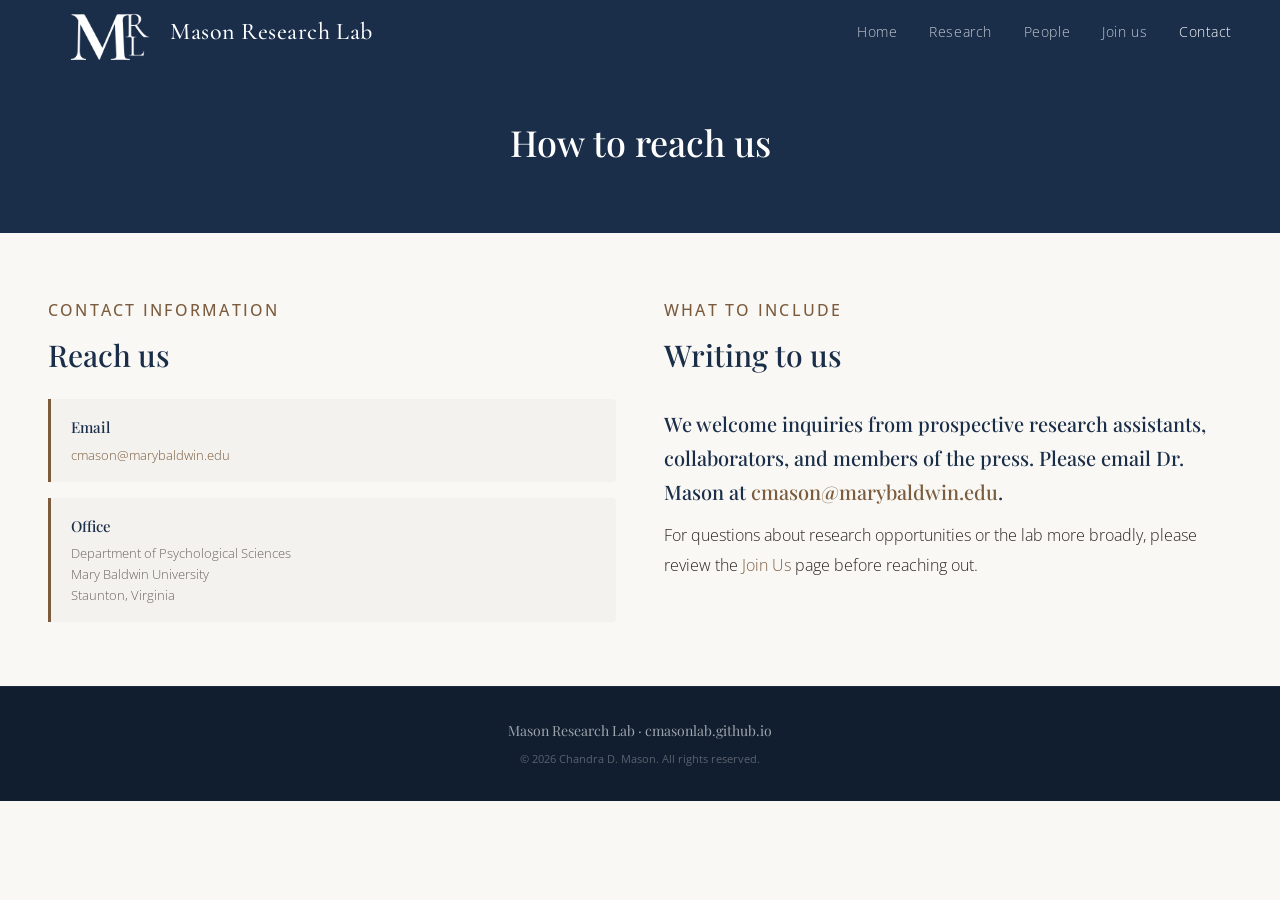
==== contact.html @ c22ddf39 "updated reaching out" ====
<!DOCTYPE html>
<html lang="en">
<head>
  <meta charset="UTF-8">
  <meta name="viewport" content="width=device-width, initial-scale=1.0">
  <title>Contact | Mason Research Lab</title>
  <meta name="description" content="Contact the Mason Research Lab.">
  <link href="https://fonts.googleapis.com/css2?family=Cormorant+Garamond:wght@400;500;600&display=swap" rel="stylesheet">
  <link rel="stylesheet" href="style.css">
</head>
<body>

  <nav>
 <a href="index.html" class="nav-brand" style="display:flex;align-items:center;gap:0.75rem;font-family:'Cormorant Garamond',serif;">
  <img src="logo.png" alt="Mason Research Lab" style="height:80px;">
  Mason Research Lab
</a>
    <ul class="nav-links">
      <li><a href="index.html">Home</a></li>
      <li><a href="research.html">Research</a></li>
      <li><a href="people.html">People</a></li>
      <li><a href="join.html">Join us</a></li>
      <li><a href="contact.html" class="active">Contact</a></li>
    </ul>
  </nav>

  <div class="page-header">
   <div class="page-header-content" style="text-align:center;">
      <h1>How to reach us</h1>
</div>
  </div>

  <!-- ============================================================
       CONTACT INFORMATION
       Edit the details below with your actual contact info.
       ============================================================ -->
  <div class="section">
    <div class="contact-grid">
      <div class="contact-info">
        <div class="section-label">Contact information</div>
        <h2>Reach us</h2>

        <div style="margin-top:1.5rem;display:flex;flex-direction:column;gap:1rem;">

          <div class="pillar">
            <div class="pillar-title">Email</div>
            <!-- EDIT: Replace with your work email address -->
            <div class="pillar-desc"><a href="mailto:cmason@marybaldwin.edu">cmason@marybaldwin.edu</a></div>
          </div>

          <div class="pillar">
            <div class="pillar-title">Office</div>
            <!-- EDIT: Replace with your office location -->
            <div class="pillar-desc">
              Department of Psychological Sciences<br>
              Mary Baldwin University<br>
              Staunton, Virginia
            </div>
          </div>


        </div>
      </div>

      <div>
        <div class="section-label">What to include</div>
        <h2>Writing to us</h2>
        <div class="content-block" style="margin-top:1rem;">

          <h3>We welcome inquiries from prospective research assistants, collaborators, and members of the press. Please email Dr. Mason at <a href="mailto:cmason@marybaldwin.edu">cmason@marybaldwin.edu</a>.</h3>
           <p>For questions about research opportunities or the lab more broadly, please review the <a href="join.html">Join Us</a> page before reaching out.</p>



        </div>
      </div>
    </div>
  </div>
  <footer>
  <div class="footer-brand">Mason Research Lab · cmasonlab.github.io</div>
  <div style="font-size:11px;color:rgba(255,255,255,0.3);">© 2026 Chandra D. Mason. All rights reserved.</div>
</footer>
</body>
</html>
---- style.css ----
/* ============================================================
   MASON RESEARCH LAB — Main Stylesheet
   
   TO CHANGE COLORS: Edit the values in the :root section below.
   TO CHANGE FONTS: Edit the @import line and font-family values.
   ============================================================ */

@import url('https://fonts.googleapis.com/css2?family=Playfair+Display:wght@400;500;600&family=Open+Sans:ital,wght@0,300;0,400;0,500;1,300&display=swap');

* {
  box-sizing: border-box;
  margin: 0;
  padding: 0;
}

/* ============================================================
   COLOR VARIABLES — Edit these to change the site's colors
   ============================================================ */
:root {
  --navy: #1a2e4a;           /* Primary dark color — nav, hero, headings */
  --navy-light: #243d5f;     /* Slightly lighter navy — card backgrounds */
  --navy-dark: #111e30;      /* Darkest navy — team section, footer */
  --brown: #7c5c3e;          /* Accent color — buttons, borders, labels */
  --brown-light: #9e7a57;    /* Light accent — hover states, eyebrow text */
  --gray-bg: #f4f2ef;        /* Light gray — section backgrounds */
  --cream: #faf8f4;          /* Off-white — page background, cards */
  --gray-mid: #e8e4de;       /* Mid gray — borders, dividers */
  --gray-text: #6b6560;      /* Muted text color */
  --text-dark: #2a2420;      /* Main body text color */
}

/* ============================================================
   BASE STYLES
   ============================================================ */
body {
  font-family: 'Open Sans', sans-serif;
  background: var(--cream);
  color: var(--text-dark);
  line-height: 1.7;
}

a {
  color: var(--brown);
  text-decoration: none;
}

a:hover {
  text-decoration: underline;
}

/* ============================================================
   NAVIGATION
   ============================================================ */
nav {
  background: var(--navy);
  padding: 0 3rem;
  display: flex;
  align-items: center;
  justify-content: space-between;
  height: 64px;
  position: sticky;
  top: 0;
  z-index: 100;
}

.nav-brand {
  font-family: 'Playfair Display', serif;
  color: #fff;
  font-size: 24px;
  font-weight: 500;
  letter-spacing: 0.02em;
  text-decoration: none;
}

.nav-links {
  display: flex;
  gap: 2rem;
  list-style: none;
}

.nav-links a {
  color: rgba(255, 255, 255, 0.75);
  text-decoration: none;
  font-size: 14px;
  font-weight: 300;
  letter-spacing: 0.04em;
  transition: color 0.2s;
}

.nav-links a:hover,
.nav-links a.active {
  color: #fff;
}

/* ============================================================
   HERO SECTION
   ============================================================ */
.hero {
  background: var(--navy);
  padding: 5rem 3rem 4rem;
  position: relative;
  overflow: hidden;
}


.hero-content {
  position: relative;
  max-width: 100%;
}

.hero-eyebrow {
  font-size: 12px;
  letter-spacing: 0.12em;
  color: var(--brown-light);
  text-transform: uppercase;
  font-weight: 300;
  margin-bottom: 1rem;
}

.hero h1 {
  font-family: 'Playfair Display', serif;
  font-size: 48px;
  font-weight: 500;
  color: #fff;
  line-height: 1.15;
  margin-bottom: 1.5rem;
}

.hero h1 em {
  font-style: italic;
  color: var(--brown-light);
}

.hero-desc {
  font-size: 17px;
  font-weight: 300;
  color: rgba(255, 255, 255, 0.75);
  line-height: 1.8;
  max-width: 520px;
  margin-bottom: 2rem;
}

/* ============================================================
   BUTTONS
   ============================================================ */
.btn {
  display: inline-block;
  background: var(--brown);
  color: #fff;
  text-decoration: none;
  padding: 0.75rem 1.75rem;
  font-size: 14px;
  font-weight: 300;
  letter-spacing: 0.06em;
  border-radius: 2px;
  transition: background 0.2s;
}

.btn:hover {
  background: var(--brown-light);
  text-decoration: none;
}

.btn-outline {
  background: transparent;
  border: 1px solid var(--brown);
  color: var(--brown);
}

.btn-outline:hover {
  background: var(--brown);
  color: #fff;
}

/* ============================================================
   SECTIONS
   ============================================================ */
.section {
  padding: 4rem 3rem;
}

.section-alt {
  background: var(--gray-bg);
}

.section-dark {
  background: var(--navy-dark);
}

.section-label {
  font-size: 16px;
  letter-spacing: 0.14em;
  text-transform: uppercase;
  color: var(--brown);
  font-weight: 500;
  margin-bottom: 0.75rem;
}

.section-dark .section-label {
  color: var(--brown-light);
}

.section h2 {
  font-family: 'Playfair Display', serif;
  font-size: 30px;
  font-weight: 500;
  color: var(--navy);
  margin-bottom: 1.25rem;
  line-height: 1.3;
}

.section-dark h2 {
  color: #fff;
}

/* ============================================================
   PAGE HEADER (interior pages)
   ============================================================ */
.page-header {
  background: var(--navy);
  padding: 3rem;
  position: relative;
  overflow: hidden;
}


.page-header-content {
  position: relative;
}

.page-header h1 {
  font-family: 'Playfair Display', serif;
  font-size: 36px;
  font-weight: 500;
  color: #fff;
  margin-bottom: 0.75rem;
}

.page-header p {
  font-size: 16px;
  font-weight: 300;
  color: rgba(255, 255, 255, 0.7);
  max-width: 560px;
  line-height: 1.8;
}

/* ============================================================
   ABOUT SECTION (homepage)
   ============================================================ */
.about-grid {
  display: grid;
  grid-template-columns: 1fr 1fr;
  gap: 3rem;
  align-items: start;
}

.about-text {
  font-size: 16px;
  font-weight: 300;
  line-height: 1.85;
  color: var(--text-dark);
}

.about-text p {
  margin-bottom: 1rem;
}

.pillars {
  display: flex;
  flex-direction: column;
  gap: 1rem;
}

.pillar {
  background: var(--gray-bg);
  border-left: 3px solid var(--brown);
  padding: 1rem 1.25rem;
  border-radius: 0 4px 4px 0;
}

.pillar-title {
  font-family: 'Playfair Display', serif;
  font-size: 15px;
  font-weight: 500;
  color: var(--navy);
  margin-bottom: 0.25rem;
}

.pillar-desc {
  font-size: 13px;
  font-weight: 300;
  color: var(--gray-text);
  line-height: 1.6;
}

/* ============================================================
   RESEARCH SECTION
   ============================================================ */
.research-theme {
  background: var(--navy);
  border-radius: 4px;
  padding: 1.5rem 2rem;
  margin-bottom: 2rem;
  display: flex;
  align-items: flex-start;
  gap: 1.5rem;
}

.research-theme-label {
  font-size: 10px;
  letter-spacing: 0.14em;
  text-transform: uppercase;
  color: var(--brown-light);
  font-weight: 300;
  white-space: nowrap;
  padding-top: 3px;
}

.research-theme-text {
  font-family: 'Playfair Display', serif;
  font-size: 17px;
  font-weight: 400;
  color: #fff;
  line-height: 1.5;
  font-style: italic;
}

.research-grid {
  display: grid;
  grid-template-columns: repeat(3, 1fr);
  gap: 1.5rem;
}

.research-card {
  background: var(--cream);
  border: 0.5px solid var(--gray-mid);
  border-radius: 4px;
  padding: 1.5rem;
  position: relative;
}

.research-card.emerging::after {
  content: 'Emerging';
  position: absolute;
  top: 1rem;
  right: 1rem;
  font-size: 10px;
  letter-spacing: 0.08em;
  text-transform: uppercase;
  background: var(--gray-bg);
  color: var(--brown);
  padding: 3px 8px;
  border-radius: 2px;
  font-weight: 300;
}

.research-card-num {
  font-family: 'Playfair Display', serif;
  font-size: 36px;
  font-weight: 400;
  color: var(--gray-mid);
  line-height: 1;
  margin-bottom: 0.75rem;
}

.research-card h3 {
  font-family: 'Playfair Display', serif;
  font-size: 16px;
  font-weight: 500;
  color: var(--navy);
  margin-bottom: 0.5rem;
  line-height: 1.3;
}

.research-card p {
  font-size: 13px;
  font-weight: 300;
  color: var(--gray-text);
  line-height: 1.7;
}

/* ============================================================
   TEAM SECTION
   ============================================================ */
.team-top {
  display: grid;
  grid-template-columns: 1fr 1fr;
  gap: 2rem;
  margin-top: 2rem;
}

.pi-block {
  background: var(--navy-light);
  border-radius: 4px;
  padding: 1.5rem;
  border: 0.5px solid rgba(255, 255, 255, 0.08);
  display: flex;
  gap: 1.25rem;
  align-items: flex-start;
}

.team-avatar {
  border-radius: 50%;
  background: var(--brown);
  display: flex;
  align-items: center;
  justify-content: center;
  font-family: 'Playfair Display', serif;
  font-weight: 500;
  color: #fff;
  flex-shrink: 0;
}

.pi-block .team-avatar {
  width: 64px;
  height: 64px;
  font-size: 20px;
}

.team-name {
  font-family: 'Playfair Display', serif;
  font-weight: 500;
  color: #fff;
}

.pi-block .team-name {
  font-size: 17px;
  margin-bottom: 0.25rem;
}

.team-role {
  font-weight: 300;
  color: rgba(255, 255, 255, 0.5);
  line-height: 1.4;
}

.pi-block .team-role {
  font-size: 13px;
}

.pi-bio {
  font-size: 12px;
  font-weight: 300;
  color: rgba(255, 255, 255, 0.45);
  line-height: 1.6;
  margin-top: 0.5rem;
}

.current-block {
  background: var(--navy-light);
  border-radius: 4px;
  padding: 1.5rem;
  border: 0.5px solid rgba(255, 255, 255, 0.08);
}

.current-block-label,
.alumni-block-label {
  font-size: 10px;
  letter-spacing: 0.14em;
  text-transform: uppercase;
  color: var(--brown-light);
  font-weight: 300;
  margin-bottom: 1rem;
}

.current-members {
  display: flex;
  flex-direction: column;
  gap: 0.75rem;
}

.current-member {
  display: flex;
  gap: 1rem;
  align-items: center;
}

.current-member .team-avatar {
  width: 40px;
  height: 40px;
  font-size: 13px;
}

.current-member .team-name {
  font-size: 14px;
  margin-bottom: 0.1rem;
}

.current-member .team-role {
  font-size: 12px;
}

.alumni-block {
  margin-top: 2rem;
  background: var(--navy-light);
  border-radius: 4px;
  padding: 1.5rem;
  border: 0.5px solid rgba(255, 255, 255, 0.08);
}

.alumni-grid {
  display: grid;
  grid-template-columns: repeat(4, 1fr);
  gap: 0.5rem 1.5rem;
}

.alumni-item {
  font-size: 13px;
  font-weight: 300;
  color: rgba(255, 255, 255, 0.7);
  padding: 0.4rem 0;
  border-bottom: 0.5px solid rgba(255, 255, 255, 0.06);
}

.alumni-years {
  font-size: 11px;
  color: rgba(255, 255, 255, 0.35);
  margin-left: 0.4rem;
}

/* ============================================================
   FOOTER
   ============================================================ */
footer {
  background: var(--navy-dark);
  border-top: 1px solid rgba(255,255,255,0.06);
  padding: 2rem 3rem;
  display: flex;
  flex-direction: column;
  align-items: center;
  gap: 0.5rem;
  text-align: center;
}

.footer-brand {
  font-family: 'Playfair Display', serif;
  color: rgba(255, 255, 255, 0.6);
  font-size: 14px;
}

.footer-links {
  display: flex;
  gap: 1.5rem;
}

.footer-links a {
  color: rgba(255, 255, 255, 0.4);
  text-decoration: none;
  font-size: 12px;
  font-weight: 300;
  transition: color 0.2s;
}

.footer-links a:hover {
  color: rgba(255, 255, 255, 0.7);
}

/* ============================================================
   CONTENT BLOCKS (interior pages)
   ============================================================ */
.content-block {
  max-width: 720px;
}

.content-block p {
  font-size: 16px;
  font-weight: 300;
  line-height: 1.85;
  margin-bottom: 1.25rem;
  color: var(--text-dark);
}

.content-block h3 {
  font-family: 'Playfair Display', serif;
  font-size: 20px;
  font-weight: 500;
  color: var(--navy);
  margin: 2rem 0 0.75rem;
}

/* ============================================================
   PUBLICATION LIST (research page)
   ============================================================ */
.pub-list {
  list-style: none;
  display: flex;
  flex-direction: column;
  gap: 1.25rem;
  margin-top: 1.5rem;
}

.pub-item {
  background: var(--cream);
  border: 0.5px solid var(--gray-mid);
  border-radius: 4px;
  padding: 1.25rem 1.5rem;
  border-left: 3px solid var(--brown);
}

.pub-title {
  font-family: 'Playfair Display', serif;
  font-size: 15px;
  font-weight: 500;
  color: var(--navy);
  margin-bottom: 0.35rem;
  line-height: 1.4;
}

.pub-authors {
  font-size: 13px;
  font-weight: 300;
  color: var(--gray-text);
  margin-bottom: 0.25rem;
}

.pub-journal {
  font-size: 13px;
  font-weight: 300;
  color: var(--brown);
  font-style: italic;
}

/* ============================================================
   JOIN PAGE
   ============================================================ */
.join-grid {
  display: grid;
  grid-template-columns: 1fr 1fr;
  gap: 3rem;
  align-items: start;
}

.join-card {
  background: var(--gray-bg);
  border-left: 3px solid var(--brown);
  padding: 1.5rem;
  border-radius: 0 4px 4px 0;
}

.join-card h3 {
  font-family: 'Playfair Display', serif;
  font-size: 18px;
  font-weight: 500;
  color: var(--navy);
  margin-bottom: 0.75rem;
}

.join-card p {
  font-size: 14px;
  font-weight: 300;
  color: var(--gray-text);
  line-height: 1.7;
  margin-bottom: 1rem;
}

/* ============================================================
   CONTACT PAGE
   ============================================================ */
.contact-grid {
  display: grid;
  grid-template-columns: 1fr 1fr;
  gap: 3rem;
  align-items: start;
}

.contact-info p {
  font-size: 15px;
  font-weight: 300;
  color: var(--text-dark);
  line-height: 1.9;
  margin-bottom: 0.5rem;
}

.contact-info strong {
  font-weight: 500;
  color: var(--navy);
}

/* ============================================================
   EXPLORE STRIP — homepage navigation cards
   ============================================================ */
.explore-strip {
  background: var(--gray-bg);
  padding: 3rem;
  display: flex;
  gap: 1rem;
  justify-content: center;
  flex-wrap: wrap;
  border-top: 1px solid var(--gray-mid);
}

.explore-card {
  background: var(--cream);
  border: 0.5px solid var(--gray-mid);
  border-radius: 4px;
  padding: 1.25rem 1.75rem;
  text-decoration: none;
  color: var(--navy);
  font-family: 'Playfair Display', serif;
  font-size: 15px;
  font-weight: 500;
  display: flex;
  align-items: center;
  gap: 0.75rem;
  transition: border-color 0.2s, box-shadow 0.2s;
  min-width: 160px;
}

.explore-card:hover {
  border-color: var(--brown);
  box-shadow: 0 2px 8px rgba(0,0,0,0.06);
  text-decoration: none;
}

.explore-card-arrow {
  color: var(--brown);
  font-size: 18px;
}

/* ============================================================
   MOBILE RESPONSIVE — applies to screens under 768px wide
   ============================================================ */
@media (max-width: 768px) {

  nav {
    padding: 0 1.25rem;
  }

  .nav-links {
    gap: 1rem;
  }

  .nav-links a {
    font-size: 12px;
  }

  .hero {
    padding: 3rem 1.25rem;
  }

  .hero h1 {
    font-size: 32px;
  }

  .section {
    padding: 2.5rem 1.25rem;
  }

  /* All two-column grids become single column */
  .about-grid,
  .research-grid,
  .team-top,
  .join-grid,
  .contact-grid {
    grid-template-columns: 1fr;
  }

  .alumni-grid {
    grid-template-columns: 1fr 1fr;
  }

  .explore-strip {
    padding: 2rem 1.25rem;
  }

  .explore-card {
    min-width: calc(50% - 0.5rem);
  }

  .page-header {
    padding: 2rem 1.25rem;
  }

  footer {
    flex-direction: column;
    gap: 1rem;
    padding: 1.5rem 1.25rem;
    text-align: center;
  }

  .footer-links {
    flex-wrap: wrap;
    justify-content: center;
  }
}
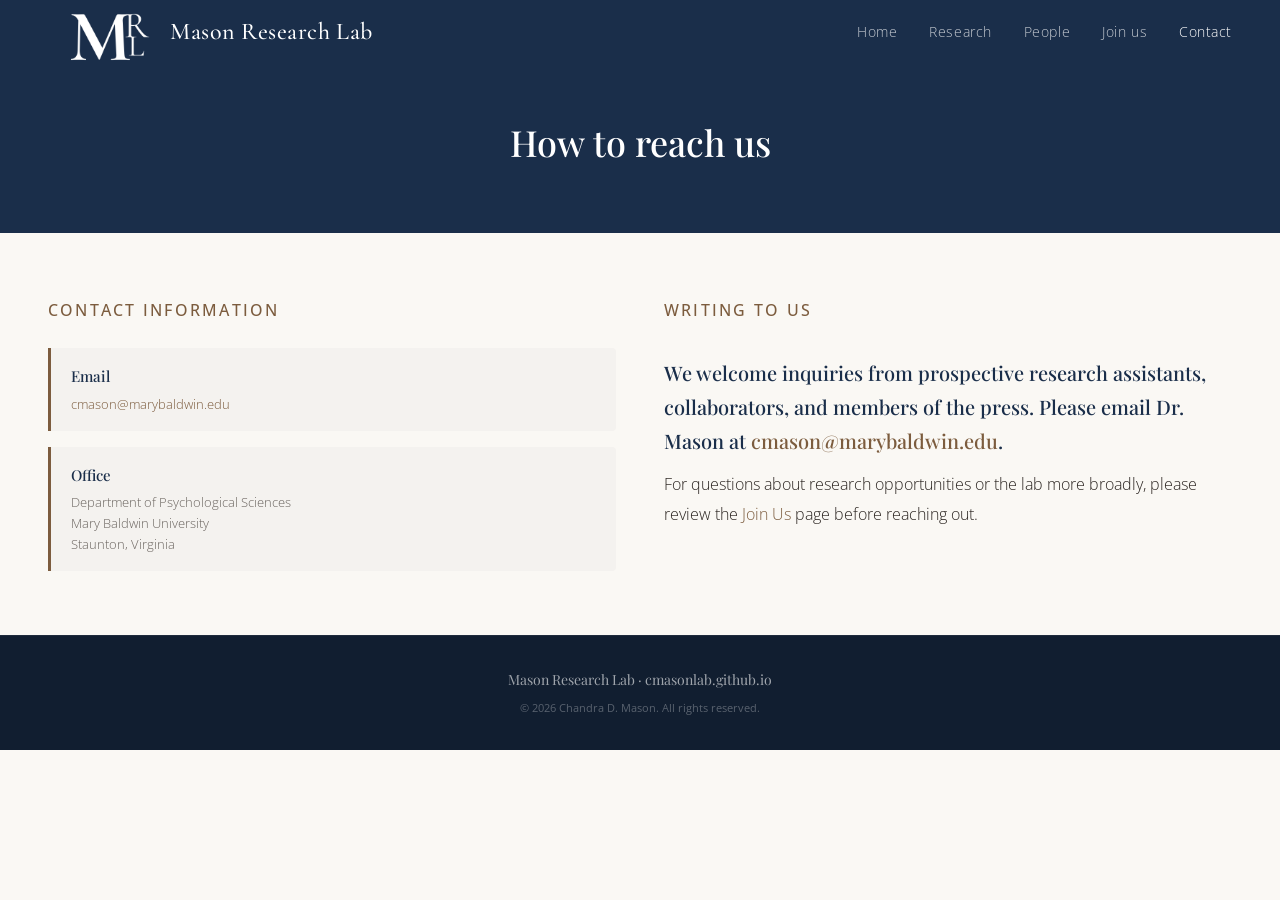
==== commit 9fb4d149: "update contact formatting" ====
--- a/contact.html
+++ b/contact.html
@@ -38,8 +38,6 @@
     <div class="contact-grid">
       <div class="contact-info">
         <div class="section-label">Contact information</div>
-        <h2>Reach us</h2>
-
         <div style="margin-top:1.5rem;display:flex;flex-direction:column;gap:1rem;">
 
           <div class="pillar">
@@ -63,8 +61,7 @@
       </div>
 
       <div>
-        <div class="section-label">What to include</div>
-        <h2>Writing to us</h2>
+        <div class="section-label">Writing to us</div>
         <div class="content-block" style="margin-top:1rem;">
 
           <h3>We welcome inquiries from prospective research assistants, collaborators, and members of the press. Please email Dr. Mason at <a href="mailto:cmason@marybaldwin.edu">cmason@marybaldwin.edu</a>.</h3>
--- a/style.css
+++ b/style.css
@@ -136,7 +136,7 @@
   font-weight: 300;
   color: rgba(255, 255, 255, 0.75);
   line-height: 1.8;
-  max-width: 520px;
+  max-width: 100%;
   margin-bottom: 2rem;
 }
 
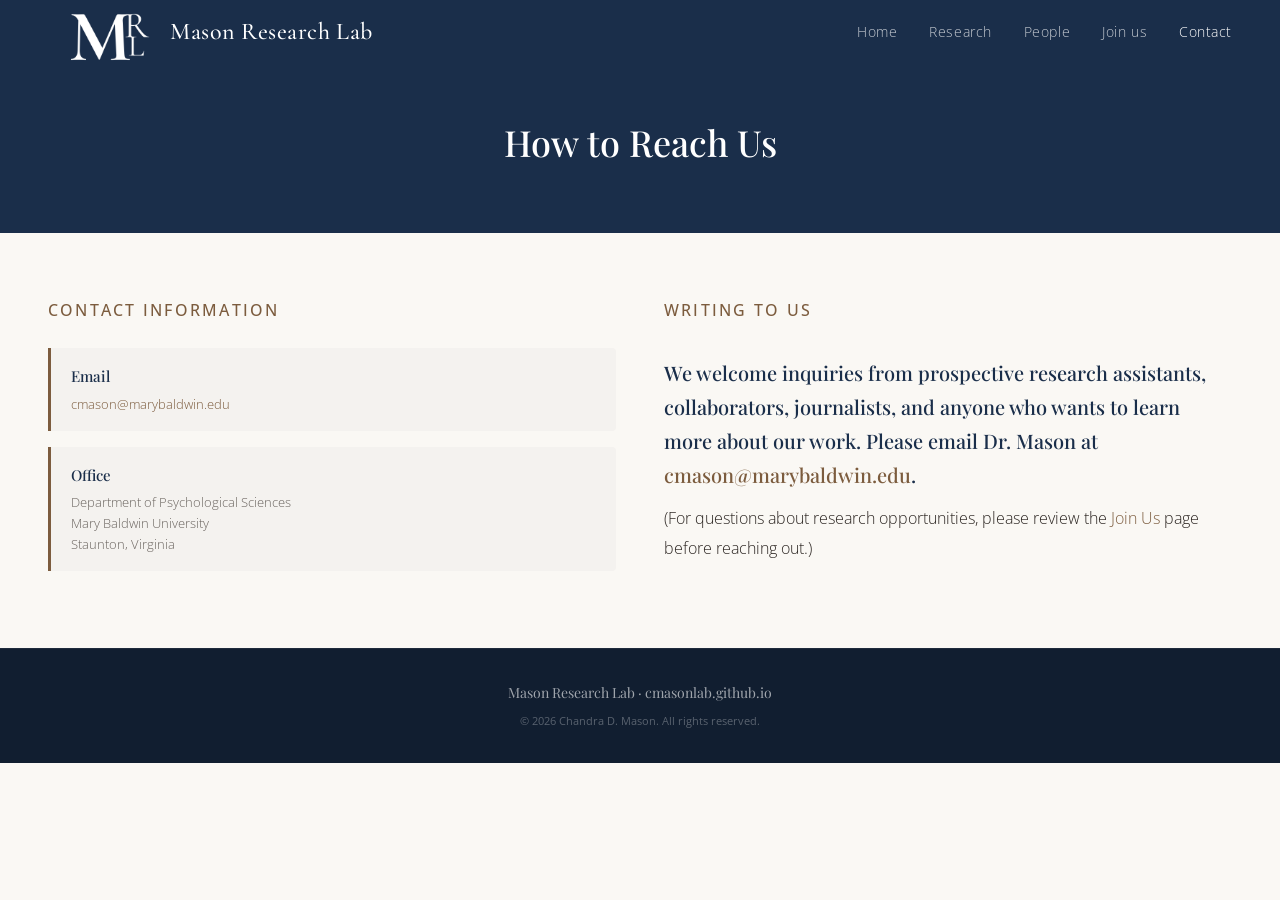
==== commit 08ede747: "update contact page" ====
--- a/contact.html
+++ b/contact.html
@@ -26,7 +26,7 @@
 
   <div class="page-header">
    <div class="page-header-content" style="text-align:center;">
-      <h1>How to reach us</h1>
+      <h1>How to Reach Us</h1>
 </div>
   </div>
 
@@ -64,8 +64,8 @@
         <div class="section-label">Writing to us</div>
         <div class="content-block" style="margin-top:1rem;">
 
-          <h3>We welcome inquiries from prospective research assistants, collaborators, and members of the press. Please email Dr. Mason at <a href="mailto:cmason@marybaldwin.edu">cmason@marybaldwin.edu</a>.</h3>
-           <p>For questions about research opportunities or the lab more broadly, please review the <a href="join.html">Join Us</a> page before reaching out.</p>
+          <h3>We welcome inquiries from prospective research assistants, collaborators, journalists, and anyone who wants to learn more about our work. Please email Dr. Mason at <a href="mailto:cmason@marybaldwin.edu">cmason@marybaldwin.edu</a>.</h3>
+           <p>(For questions about research opportunities, please review the <a href="join.html">Join Us</a> page before reaching out.)</p>
 
 
 
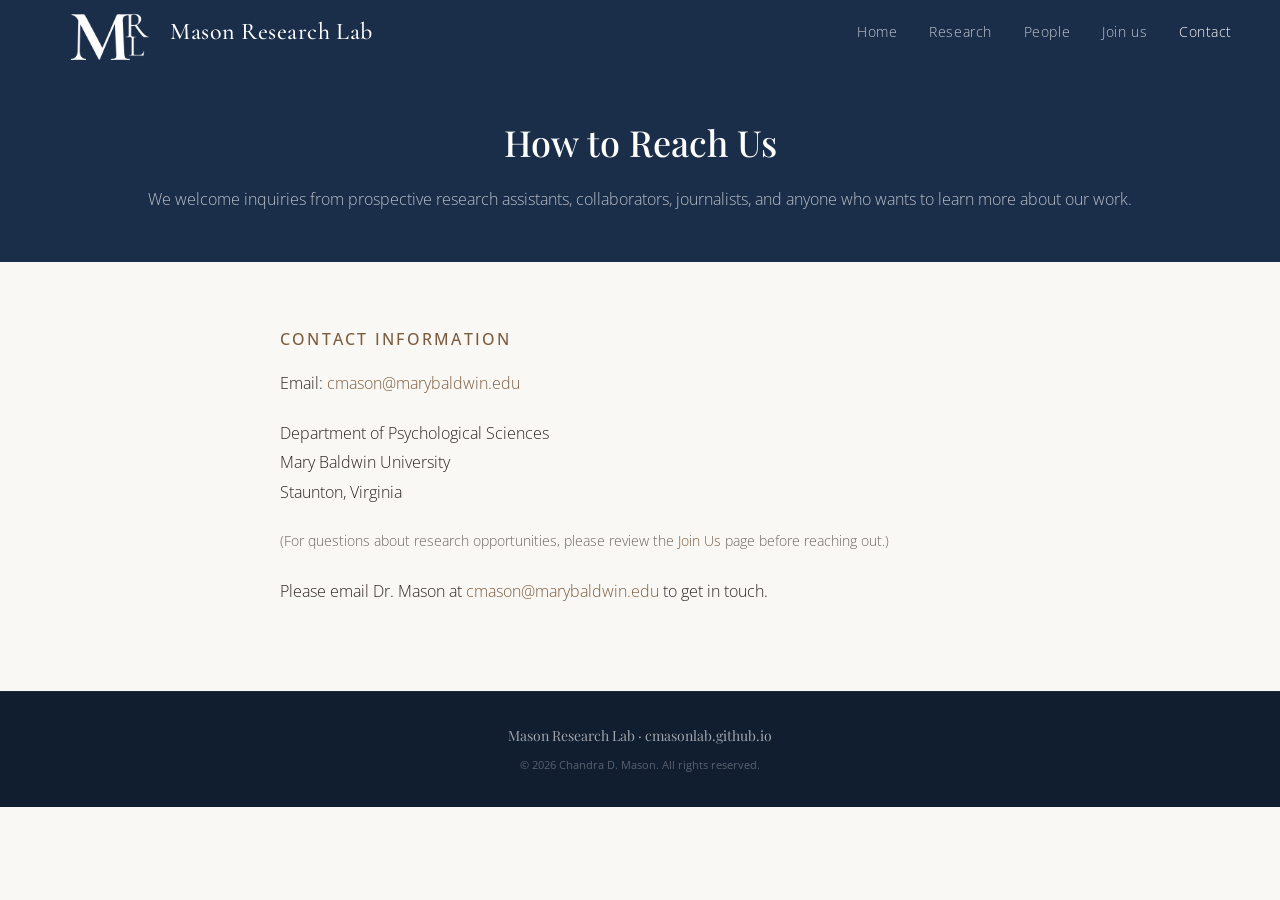
==== commit 2f8a85f4: "lots of updates" ====
--- a/contact.html
+++ b/contact.html
@@ -11,10 +11,10 @@
 <body>
 
   <nav>
- <a href="index.html" class="nav-brand" style="display:flex;align-items:center;gap:0.75rem;font-family:'Cormorant Garamond',serif;">
-  <img src="logo.png" alt="Mason Research Lab" style="height:80px;">
-  Mason Research Lab
-</a>
+    <a href="index.html" class="nav-brand" style="display:flex;align-items:center;gap:0.75rem;font-family:'Cormorant Garamond',serif;">
+      <img src="logo.png" alt="Mason Research Lab" style="height:80px;">
+      Mason Research Lab
+    </a>
     <ul class="nav-links">
       <li><a href="index.html">Home</a></li>
       <li><a href="research.html">Research</a></li>
@@ -25,57 +25,30 @@
   </nav>
 
   <div class="page-header">
-   <div class="page-header-content" style="text-align:center;">
+    <div class="page-header-content" style="text-align:center;">
       <h1>How to Reach Us</h1>
-</div>
+      <p style="max-width:100%;text-align:center;">We welcome inquiries from prospective research assistants, collaborators, journalists, and anyone who wants to learn more about our work.</p>
+    </div>
   </div>
 
-  <!-- ============================================================
-       CONTACT INFORMATION
-       Edit the details below with your actual contact info.
-       ============================================================ -->
   <div class="section">
-    <div class="contact-grid">
-      <div class="contact-info">
-        <div class="section-label">Contact information</div>
-        <div style="margin-top:1.5rem;display:flex;flex-direction:column;gap:1rem;">
-
-          <div class="pillar">
-            <div class="pillar-title">Email</div>
-            <!-- EDIT: Replace with your work email address -->
-            <div class="pillar-desc"><a href="mailto:cmason@marybaldwin.edu">cmason@marybaldwin.edu</a></div>
-          </div>
-
-          <div class="pillar">
-            <div class="pillar-title">Office</div>
-            <!-- EDIT: Replace with your office location -->
-            <div class="pillar-desc">
-              Department of Psychological Sciences<br>
-              Mary Baldwin University<br>
-              Staunton, Virginia
-            </div>
-          </div>
-
-
-        </div>
-      </div>
-
-      <div>
-        <div class="section-label">Writing to us</div>
-        <div class="content-block" style="margin-top:1rem;">
-
-          <h3>We welcome inquiries from prospective research assistants, collaborators, journalists, and anyone who wants to learn more about our work. Please email Dr. Mason at <a href="mailto:cmason@marybaldwin.edu">cmason@marybaldwin.edu</a>.</h3>
-           <p>(For questions about research opportunities, please review the <a href="join.html">Join Us</a> page before reaching out.)</p>
-
-
-
-        </div>
-      </div>
+    <div class="content-block" style="margin:0 auto;">
+      <div class="section-label">Contact information</div>
+      <p style="margin-top:1rem;">Email: <a href="mailto:cmason@marybaldwin.edu">cmason@marybaldwin.edu</a></p>
+      <p style="margin-top:1rem;">
+        Department of Psychological Sciences<br>
+        Mary Baldwin University<br>
+        Staunton, Virginia
+      </p>
+      <p style="margin-top:0.5rem;font-size:14px;color:var(--gray-text);">(For questions about research opportunities, please review the <a href="join.html">Join Us</a> page before reaching out.)</p>
+      <p style="margin-top:1.5rem;">Please email Dr. Mason at <a href="mailto:cmason@marybaldwin.edu">cmason@marybaldwin.edu</a> to get in touch.</p>
     </div>
   </div>
+
   <footer>
-  <div class="footer-brand">Mason Research Lab · cmasonlab.github.io</div>
-  <div style="font-size:11px;color:rgba(255,255,255,0.3);">© 2026 Chandra D. Mason. All rights reserved.</div>
-</footer>
+    <div class="footer-brand">Mason Research Lab · cmasonlab.github.io</div>
+    <div style="font-size:11px;color:rgba(255,255,255,0.3);">© 2026 Chandra D. Mason. All rights reserved.</div>
+  </footer>
+
 </body>
-</html>
+</html>
--- a/style.css
+++ b/style.css
@@ -226,6 +226,8 @@
 
 .page-header-content {
   position: relative;
+  width: 100%;
+  text-align: center;
 }
 
 .page-header h1 {
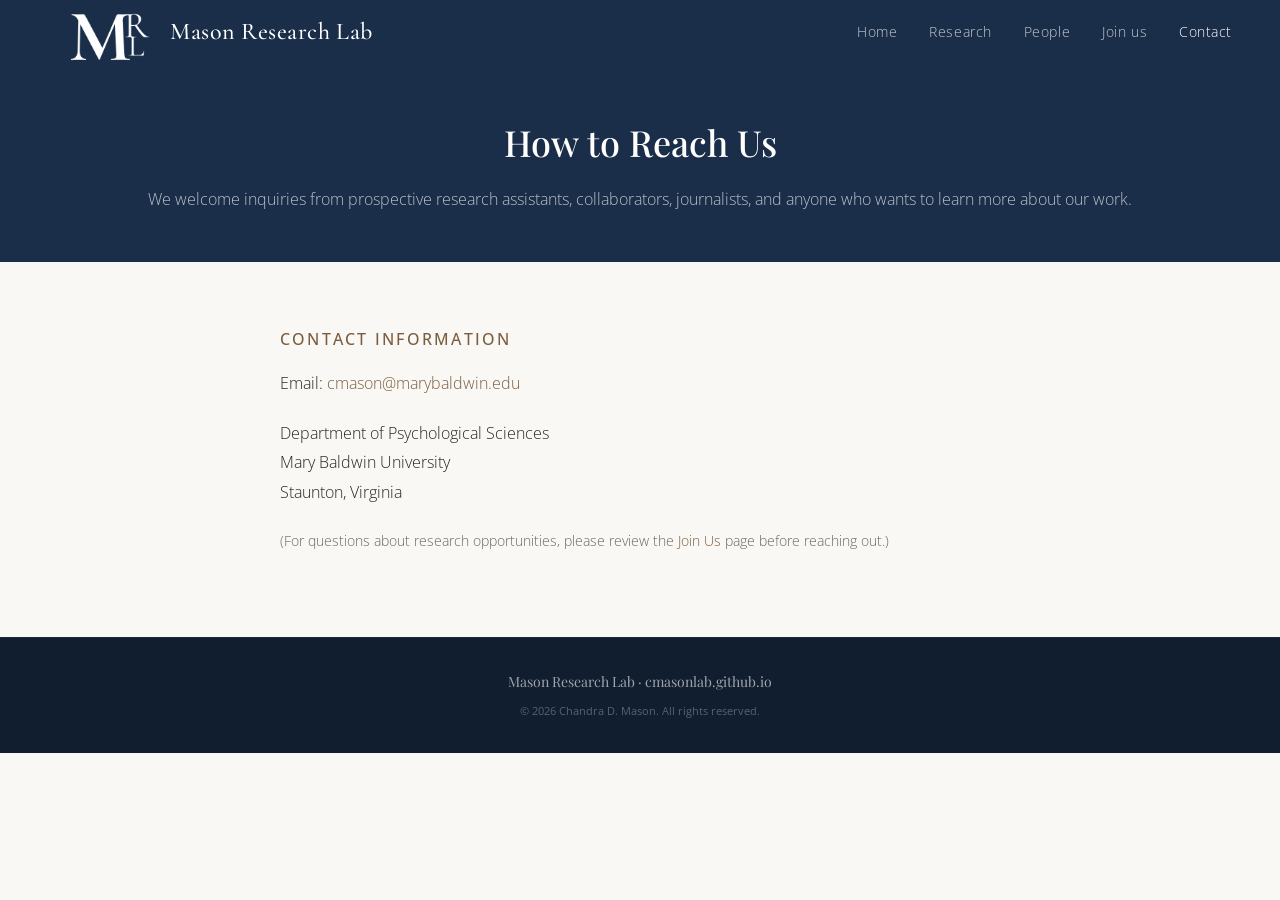
==== commit 8f96a613: "Update contact.html" ====
--- a/contact.html
+++ b/contact.html
@@ -41,7 +41,6 @@
         Staunton, Virginia
       </p>
       <p style="margin-top:0.5rem;font-size:14px;color:var(--gray-text);">(For questions about research opportunities, please review the <a href="join.html">Join Us</a> page before reaching out.)</p>
-      <p style="margin-top:1.5rem;">Please email Dr. Mason at <a href="mailto:cmason@marybaldwin.edu">cmason@marybaldwin.edu</a> to get in touch.</p>
     </div>
   </div>
 
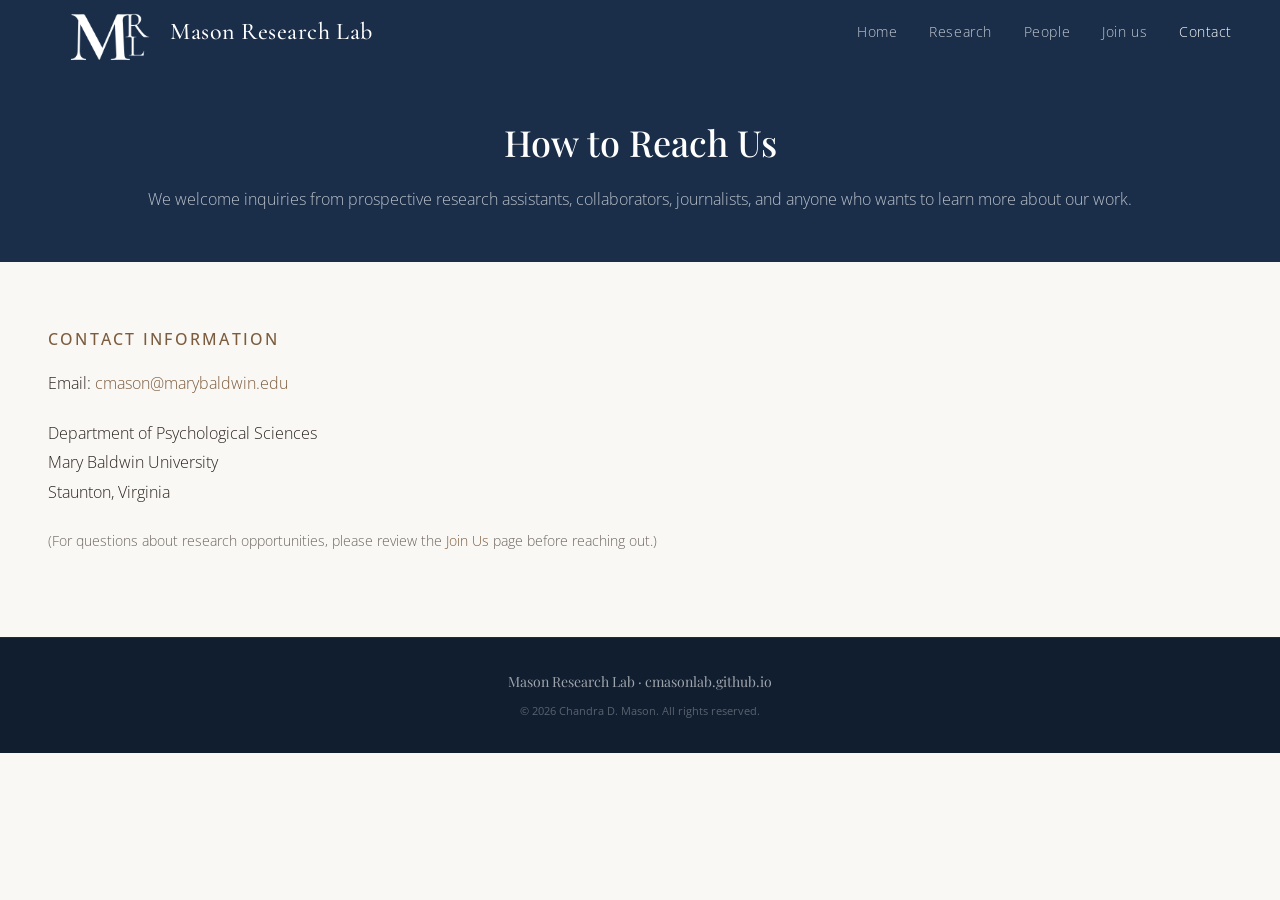
==== commit 0c10941f: "change" ====
--- a/contact.html
+++ b/contact.html
@@ -32,7 +32,7 @@
   </div>
 
   <div class="section">
-    <div class="content-block" style="margin:0 auto;">
+    <div class="content-block">
       <div class="section-label">Contact information</div>
       <p style="margin-top:1rem;">Email: <a href="mailto:cmason@marybaldwin.edu">cmason@marybaldwin.edu</a></p>
       <p style="margin-top:1rem;">
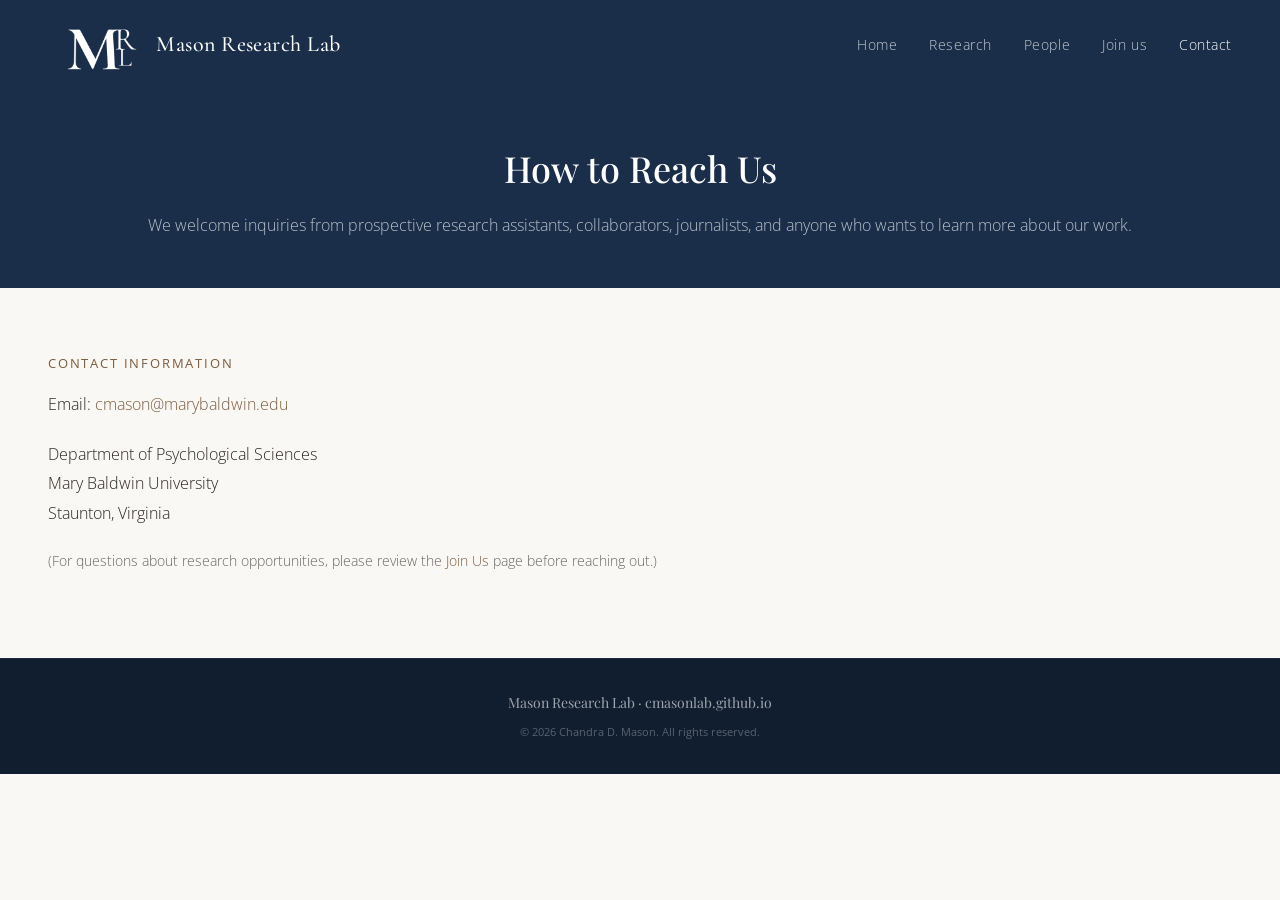
==== commit 3544870d: "massive clean up" ====
--- a/contact.html
+++ b/contact.html
@@ -5,14 +5,13 @@
   <meta name="viewport" content="width=device-width, initial-scale=1.0">
   <title>Contact | Mason Research Lab</title>
   <meta name="description" content="Contact the Mason Research Lab.">
-  <link href="https://fonts.googleapis.com/css2?family=Cormorant+Garamond:wght@400;500;600&display=swap" rel="stylesheet">
   <link rel="stylesheet" href="style.css">
 </head>
 <body>
 
   <nav>
-    <a href="index.html" class="nav-brand" style="display:flex;align-items:center;gap:0.75rem;font-family:'Cormorant Garamond',serif;">
-      <img src="logo.png" alt="Mason Research Lab" style="height:80px;">
+    <a href="index.html" class="nav-brand">
+      <img src="logo.png" alt="Mason Research Lab logo">
       Mason Research Lab
     </a>
     <ul class="nav-links">
@@ -25,29 +24,33 @@
   </nav>
 
   <div class="page-header">
-    <div class="page-header-content" style="text-align:center;">
+    <div class="page-header-content">
       <h1>How to Reach Us</h1>
-      <p style="max-width:100%;text-align:center;">We welcome inquiries from prospective research assistants, collaborators, journalists, and anyone who wants to learn more about our work.</p>
+      <p>We welcome inquiries from prospective research assistants, collaborators, journalists, and anyone who wants to learn more about our work.</p>
     </div>
   </div>
 
   <div class="section">
     <div class="content-block">
       <div class="section-label">Contact information</div>
-      <p style="margin-top:1rem;">Email: <a href="mailto:cmason@marybaldwin.edu">cmason@marybaldwin.edu</a></p>
       <p style="margin-top:1rem;">
+        Email: <a href="mailto:cmason@marybaldwin.edu">cmason@marybaldwin.edu</a>
+      </p>
+      <p>
         Department of Psychological Sciences<br>
         Mary Baldwin University<br>
         Staunton, Virginia
       </p>
-      <p style="margin-top:0.5rem;font-size:14px;color:var(--gray-text);">(For questions about research opportunities, please review the <a href="join.html">Join Us</a> page before reaching out.)</p>
+      <p style="font-size:14px;color:var(--gray-text);">
+        (For questions about research opportunities, please review the <a href="join.html">Join Us</a> page before reaching out.)
+      </p>
     </div>
   </div>
 
   <footer>
     <div class="footer-brand">Mason Research Lab · cmasonlab.github.io</div>
-    <div style="font-size:11px;color:rgba(255,255,255,0.3);">© 2026 Chandra D. Mason. All rights reserved.</div>
+    <div class="footer-copy">© 2026 Chandra D. Mason. All rights reserved.</div>
   </footer>
 
 </body>
-</html>+</html>
--- a/style.css
+++ b/style.css
@@ -1,11 +1,11 @@
 /* ============================================================
    MASON RESEARCH LAB — Main Stylesheet
-   
+
    TO CHANGE COLORS: Edit the values in the :root section below.
    TO CHANGE FONTS: Edit the @import line and font-family values.
    ============================================================ */
 
-@import url('https://fonts.googleapis.com/css2?family=Playfair+Display:wght@400;500;600&family=Open+Sans:ital,wght@0,300;0,400;0,500;1,300&display=swap');
+@import url('https://fonts.googleapis.com/css2?family=Playfair+Display:wght@400;500;600&family=Open+Sans:ital,wght@0,300;0,400;0,500;1,300&family=Cormorant+Garamond:wght@400;500;600&display=swap');
 
 * {
   box-sizing: border-box;
@@ -17,16 +17,16 @@
    COLOR VARIABLES — Edit these to change the site's colors
    ============================================================ */
 :root {
-  --navy: #1a2e4a;           /* Primary dark color — nav, hero, headings */
-  --navy-light: #243d5f;     /* Slightly lighter navy — card backgrounds */
-  --navy-dark: #111e30;      /* Darkest navy — team section, footer */
-  --brown: #7c5c3e;          /* Accent color — buttons, borders, labels */
-  --brown-light: #9e7a57;    /* Light accent — hover states, eyebrow text */
-  --gray-bg: #f4f2ef;        /* Light gray — section backgrounds */
-  --cream: #faf8f4;          /* Off-white — page background, cards */
-  --gray-mid: #e8e4de;       /* Mid gray — borders, dividers */
-  --gray-text: #6b6560;      /* Muted text color */
-  --text-dark: #2a2420;      /* Main body text color */
+  --navy:        #1a2e4a;   /* Primary — nav, hero, headings */
+  --navy-light:  #243d5f;   /* Card backgrounds */
+  --navy-dark:   #111e30;   /* Team section, footer */
+  --brown:       #7c5c3e;   /* Accent — buttons, borders, labels */
+  --brown-light: #9e7a57;   /* Hover states, eyebrow text */
+  --gray-bg:     #f4f2ef;   /* Section backgrounds */
+  --cream:       #faf8f4;   /* Page background, cards */
+  --gray-mid:    #e8e4de;   /* Borders, dividers */
+  --gray-text:   #6b6560;   /* Muted text */
+  --text-dark:   #2a2420;   /* Main body text */
 }
 
 /* ============================================================
@@ -57,19 +57,26 @@
   display: flex;
   align-items: center;
   justify-content: space-between;
-  height: 64px;
+  height: 90px;
   position: sticky;
   top: 0;
   z-index: 100;
 }
 
 .nav-brand {
-  font-family: 'Playfair Display', serif;
-  color: #fff;
-  font-size: 24px;
+  display: flex;
+  align-items: center;
+  gap: 0.75rem;
+  font-family: 'Cormorant Garamond', serif;
+  color: #fff;
+  font-size: 22px;
   font-weight: 500;
   letter-spacing: 0.02em;
   text-decoration: none;
+}
+
+.nav-brand img {
+  height: 70px;
 }
 
 .nav-links {
@@ -93,28 +100,19 @@
 }
 
 /* ============================================================
-   HERO SECTION
+   HERO SECTION (homepage only)
    ============================================================ */
 .hero {
   background: var(--navy);
   padding: 5rem 3rem 4rem;
   position: relative;
   overflow: hidden;
-}
-
+  text-align: center;
+}
 
 .hero-content {
   position: relative;
   max-width: 100%;
-}
-
-.hero-eyebrow {
-  font-size: 12px;
-  letter-spacing: 0.12em;
-  color: var(--brown-light);
-  text-transform: uppercase;
-  font-weight: 300;
-  margin-bottom: 1rem;
 }
 
 .hero h1 {
@@ -138,79 +136,7 @@
   line-height: 1.8;
   max-width: 100%;
   margin-bottom: 2rem;
-}
-
-/* ============================================================
-   BUTTONS
-   ============================================================ */
-.btn {
-  display: inline-block;
-  background: var(--brown);
-  color: #fff;
-  text-decoration: none;
-  padding: 0.75rem 1.75rem;
-  font-size: 14px;
-  font-weight: 300;
-  letter-spacing: 0.06em;
-  border-radius: 2px;
-  transition: background 0.2s;
-}
-
-.btn:hover {
-  background: var(--brown-light);
-  text-decoration: none;
-}
-
-.btn-outline {
-  background: transparent;
-  border: 1px solid var(--brown);
-  color: var(--brown);
-}
-
-.btn-outline:hover {
-  background: var(--brown);
-  color: #fff;
-}
-
-/* ============================================================
-   SECTIONS
-   ============================================================ */
-.section {
-  padding: 4rem 3rem;
-}
-
-.section-alt {
-  background: var(--gray-bg);
-}
-
-.section-dark {
-  background: var(--navy-dark);
-}
-
-.section-label {
-  font-size: 16px;
-  letter-spacing: 0.14em;
-  text-transform: uppercase;
-  color: var(--brown);
-  font-weight: 500;
-  margin-bottom: 0.75rem;
-}
-
-.section-dark .section-label {
-  color: var(--brown-light);
-}
-
-.section h2 {
-  font-family: 'Playfair Display', serif;
-  font-size: 30px;
-  font-weight: 500;
-  color: var(--navy);
-  margin-bottom: 1.25rem;
-  line-height: 1.3;
-}
-
-.section-dark h2 {
-  color: #fff;
+  text-align: center;
 }
 
 /* ============================================================
@@ -221,8 +147,8 @@
   padding: 3rem;
   position: relative;
   overflow: hidden;
-}
-
+  text-align: center;
+}
 
 .page-header-content {
   position: relative;
@@ -242,12 +168,80 @@
   font-size: 16px;
   font-weight: 300;
   color: rgba(255, 255, 255, 0.7);
-  max-width: 560px;
+  max-width: 100%;
   line-height: 1.8;
-}
-
-/* ============================================================
-   ABOUT SECTION (homepage)
+  text-align: center;
+}
+
+/* ============================================================
+   BUTTONS
+   ============================================================ */
+.btn {
+  display: inline-block;
+  background: var(--brown);
+  color: #fff;
+  text-decoration: none;
+  padding: 0.75rem 1.75rem;
+  font-size: 14px;
+  font-weight: 300;
+  letter-spacing: 0.06em;
+  border-radius: 2px;
+  transition: background 0.2s;
+}
+
+.btn:hover {
+  background: var(--brown-light);
+  text-decoration: none;
+}
+
+.btn-sm {
+  padding: 0.5rem 1.25rem;
+  font-size: 13px;
+}
+
+/* ============================================================
+   SECTIONS
+   ============================================================ */
+.section {
+  padding: 4rem 3rem;
+}
+
+.section-alt {
+  background: var(--gray-bg);
+}
+
+.section-dark {
+  background: var(--navy-dark);
+}
+
+.section-label {
+  font-size: 13px;
+  letter-spacing: 0.14em;
+  text-transform: uppercase;
+  color: var(--brown);
+  font-weight: 400;
+  margin-bottom: 0.75rem;
+}
+
+.section-dark .section-label {
+  color: var(--brown-light);
+}
+
+.section h2 {
+  font-family: 'Playfair Display', serif;
+  font-size: 30px;
+  font-weight: 500;
+  color: var(--navy);
+  margin-bottom: 1.25rem;
+  line-height: 1.3;
+}
+
+.section-dark h2 {
+  color: #fff;
+}
+
+/* ============================================================
+   TWO-COLUMN GRID
    ============================================================ */
 .about-grid {
   display: grid;
@@ -267,6 +261,9 @@
   margin-bottom: 1rem;
 }
 
+/* ============================================================
+   PILLARS
+   ============================================================ */
 .pillars {
   display: flex;
   flex-direction: column;
@@ -295,266 +292,52 @@
   line-height: 1.6;
 }
 
-/* ============================================================
-   RESEARCH SECTION
-   ============================================================ */
-.research-theme {
-  background: var(--navy);
-  border-radius: 4px;
-  padding: 1.5rem 2rem;
-  margin-bottom: 2rem;
-  display: flex;
-  align-items: flex-start;
-  gap: 1.5rem;
-}
-
-.research-theme-label {
-  font-size: 10px;
-  letter-spacing: 0.14em;
-  text-transform: uppercase;
-  color: var(--brown-light);
-  font-weight: 300;
-  white-space: nowrap;
-  padding-top: 3px;
-}
-
-.research-theme-text {
-  font-family: 'Playfair Display', serif;
-  font-size: 17px;
-  font-weight: 400;
-  color: #fff;
-  line-height: 1.5;
-  font-style: italic;
-}
-
-.research-grid {
-  display: grid;
-  grid-template-columns: repeat(3, 1fr);
-  gap: 1.5rem;
-}
-
-.research-card {
-  background: var(--cream);
-  border: 0.5px solid var(--gray-mid);
+/* Dark pillar card — used on people page */
+.pillar-card {
+  background: var(--navy-light);
+  border-left: 3px solid var(--brown);
   border-radius: 4px;
   padding: 1.5rem;
-  position: relative;
-}
-
-.research-card.emerging::after {
-  content: 'Emerging';
-  position: absolute;
-  top: 1rem;
-  right: 1rem;
-  font-size: 10px;
-  letter-spacing: 0.08em;
-  text-transform: uppercase;
-  background: var(--gray-bg);
-  color: var(--brown);
-  padding: 3px 8px;
-  border-radius: 2px;
-  font-weight: 300;
-}
-
-.research-card-num {
-  font-family: 'Playfair Display', serif;
-  font-size: 36px;
-  font-weight: 400;
-  color: var(--gray-mid);
-  line-height: 1;
-  margin-bottom: 0.75rem;
-}
-
-.research-card h3 {
+}
+
+/* ============================================================
+   TEAM / PEOPLE
+   ============================================================ */
+.member-list {
+  display: flex;
+  flex-direction: column;
+  gap: 1.25rem;
+  margin-top: 1rem;
+}
+
+.member-name {
   font-family: 'Playfair Display', serif;
   font-size: 16px;
   font-weight: 500;
-  color: var(--navy);
-  margin-bottom: 0.5rem;
-  line-height: 1.3;
-}
-
-.research-card p {
+  color: #fff;
+  margin-bottom: 0.15rem;
+}
+
+.member-years {
+  font-size: 12px;
+  color: rgba(255, 255, 255, 0.35);
+  font-family: 'Open Sans', sans-serif;
+  font-weight: 300;
+  margin-left: 0.4rem;
+}
+
+.member-role {
   font-size: 13px;
   font-weight: 300;
-  color: var(--gray-text);
+  color: rgba(255, 255, 255, 0.5);
+}
+
+.member-bio {
+  font-size: 14px;
+  font-weight: 300;
+  color: rgba(255, 255, 255, 0.65);
   line-height: 1.7;
-}
-
-/* ============================================================
-   TEAM SECTION
-   ============================================================ */
-.team-top {
-  display: grid;
-  grid-template-columns: 1fr 1fr;
-  gap: 2rem;
-  margin-top: 2rem;
-}
-
-.pi-block {
-  background: var(--navy-light);
-  border-radius: 4px;
-  padding: 1.5rem;
-  border: 0.5px solid rgba(255, 255, 255, 0.08);
-  display: flex;
-  gap: 1.25rem;
-  align-items: flex-start;
-}
-
-.team-avatar {
-  border-radius: 50%;
-  background: var(--brown);
-  display: flex;
-  align-items: center;
-  justify-content: center;
-  font-family: 'Playfair Display', serif;
-  font-weight: 500;
-  color: #fff;
-  flex-shrink: 0;
-}
-
-.pi-block .team-avatar {
-  width: 64px;
-  height: 64px;
-  font-size: 20px;
-}
-
-.team-name {
-  font-family: 'Playfair Display', serif;
-  font-weight: 500;
-  color: #fff;
-}
-
-.pi-block .team-name {
-  font-size: 17px;
-  margin-bottom: 0.25rem;
-}
-
-.team-role {
-  font-weight: 300;
-  color: rgba(255, 255, 255, 0.5);
-  line-height: 1.4;
-}
-
-.pi-block .team-role {
-  font-size: 13px;
-}
-
-.pi-bio {
-  font-size: 12px;
-  font-weight: 300;
-  color: rgba(255, 255, 255, 0.45);
-  line-height: 1.6;
-  margin-top: 0.5rem;
-}
-
-.current-block {
-  background: var(--navy-light);
-  border-radius: 4px;
-  padding: 1.5rem;
-  border: 0.5px solid rgba(255, 255, 255, 0.08);
-}
-
-.current-block-label,
-.alumni-block-label {
-  font-size: 10px;
-  letter-spacing: 0.14em;
-  text-transform: uppercase;
-  color: var(--brown-light);
-  font-weight: 300;
-  margin-bottom: 1rem;
-}
-
-.current-members {
-  display: flex;
-  flex-direction: column;
-  gap: 0.75rem;
-}
-
-.current-member {
-  display: flex;
-  gap: 1rem;
-  align-items: center;
-}
-
-.current-member .team-avatar {
-  width: 40px;
-  height: 40px;
-  font-size: 13px;
-}
-
-.current-member .team-name {
-  font-size: 14px;
-  margin-bottom: 0.1rem;
-}
-
-.current-member .team-role {
-  font-size: 12px;
-}
-
-.alumni-block {
-  margin-top: 2rem;
-  background: var(--navy-light);
-  border-radius: 4px;
-  padding: 1.5rem;
-  border: 0.5px solid rgba(255, 255, 255, 0.08);
-}
-
-.alumni-grid {
-  display: grid;
-  grid-template-columns: repeat(4, 1fr);
-  gap: 0.5rem 1.5rem;
-}
-
-.alumni-item {
-  font-size: 13px;
-  font-weight: 300;
-  color: rgba(255, 255, 255, 0.7);
-  padding: 0.4rem 0;
-  border-bottom: 0.5px solid rgba(255, 255, 255, 0.06);
-}
-
-.alumni-years {
-  font-size: 11px;
-  color: rgba(255, 255, 255, 0.35);
-  margin-left: 0.4rem;
-}
-
-/* ============================================================
-   FOOTER
-   ============================================================ */
-footer {
-  background: var(--navy-dark);
-  border-top: 1px solid rgba(255,255,255,0.06);
-  padding: 2rem 3rem;
-  display: flex;
-  flex-direction: column;
-  align-items: center;
-  gap: 0.5rem;
-  text-align: center;
-}
-
-.footer-brand {
-  font-family: 'Playfair Display', serif;
-  color: rgba(255, 255, 255, 0.6);
-  font-size: 14px;
-}
-
-.footer-links {
-  display: flex;
-  gap: 1.5rem;
-}
-
-.footer-links a {
-  color: rgba(255, 255, 255, 0.4);
-  text-decoration: none;
-  font-size: 12px;
-  font-weight: 300;
-  transition: color 0.2s;
-}
-
-.footer-links a:hover {
-  color: rgba(255, 255, 255, 0.7);
+  margin-top: 0.4rem;
 }
 
 /* ============================================================
@@ -581,7 +364,7 @@
 }
 
 /* ============================================================
-   PUBLICATION LIST (research page)
+   PUBLICATION LIST
    ============================================================ */
 .pub-list {
   list-style: none;
@@ -656,80 +439,50 @@
 }
 
 /* ============================================================
-   CONTACT PAGE
-   ============================================================ */
-.contact-grid {
-  display: grid;
-  grid-template-columns: 1fr 1fr;
-  gap: 3rem;
-  align-items: start;
-}
-
-.contact-info p {
-  font-size: 15px;
-  font-weight: 300;
-  color: var(--text-dark);
-  line-height: 1.9;
-  margin-bottom: 0.5rem;
-}
-
-.contact-info strong {
-  font-weight: 500;
-  color: var(--navy);
-}
-
-/* ============================================================
-   EXPLORE STRIP — homepage navigation cards
-   ============================================================ */
-.explore-strip {
-  background: var(--gray-bg);
-  padding: 3rem;
-  display: flex;
-  gap: 1rem;
-  justify-content: center;
-  flex-wrap: wrap;
-  border-top: 1px solid var(--gray-mid);
-}
-
-.explore-card {
-  background: var(--cream);
-  border: 0.5px solid var(--gray-mid);
-  border-radius: 4px;
-  padding: 1.25rem 1.75rem;
-  text-decoration: none;
-  color: var(--navy);
-  font-family: 'Playfair Display', serif;
-  font-size: 15px;
-  font-weight: 500;
-  display: flex;
+   FOOTER
+   ============================================================ */
+footer {
+  background: var(--navy-dark);
+  border-top: 1px solid rgba(255, 255, 255, 0.06);
+  padding: 2rem 3rem;
+  display: flex;
+  flex-direction: column;
   align-items: center;
-  gap: 0.75rem;
-  transition: border-color 0.2s, box-shadow 0.2s;
-  min-width: 160px;
-}
-
-.explore-card:hover {
-  border-color: var(--brown);
-  box-shadow: 0 2px 8px rgba(0,0,0,0.06);
-  text-decoration: none;
-}
-
-.explore-card-arrow {
-  color: var(--brown);
-  font-size: 18px;
-}
-
-/* ============================================================
-   MOBILE RESPONSIVE — applies to screens under 768px wide
+  gap: 0.5rem;
+  text-align: center;
+}
+
+.footer-brand {
+  font-family: 'Playfair Display', serif;
+  color: rgba(255, 255, 255, 0.6);
+  font-size: 14px;
+}
+
+.footer-copy {
+  font-size: 11px;
+  color: rgba(255, 255, 255, 0.3);
+}
+
+/* ============================================================
+   MOBILE RESPONSIVE — screens under 768px
    ============================================================ */
 @media (max-width: 768px) {
 
   nav {
     padding: 0 1.25rem;
+    height: auto;
+    flex-wrap: wrap;
+    gap: 0.5rem;
+    padding: 0.75rem 1.25rem;
+  }
+
+  .nav-brand img {
+    height: 50px;
   }
 
   .nav-links {
-    gap: 1rem;
+    gap: 0.75rem;
+    flex-wrap: wrap;
   }
 
   .nav-links a {
@@ -748,25 +501,9 @@
     padding: 2.5rem 1.25rem;
   }
 
-  /* All two-column grids become single column */
   .about-grid,
-  .research-grid,
-  .team-top,
-  .join-grid,
-  .contact-grid {
+  .join-grid {
     grid-template-columns: 1fr;
-  }
-
-  .alumni-grid {
-    grid-template-columns: 1fr 1fr;
-  }
-
-  .explore-strip {
-    padding: 2rem 1.25rem;
-  }
-
-  .explore-card {
-    min-width: calc(50% - 0.5rem);
   }
 
   .page-header {
@@ -774,14 +511,6 @@
   }
 
   footer {
-    flex-direction: column;
-    gap: 1rem;
     padding: 1.5rem 1.25rem;
-    text-align: center;
-  }
-
-  .footer-links {
-    flex-wrap: wrap;
-    justify-content: center;
-  }
-}
+  }
+}
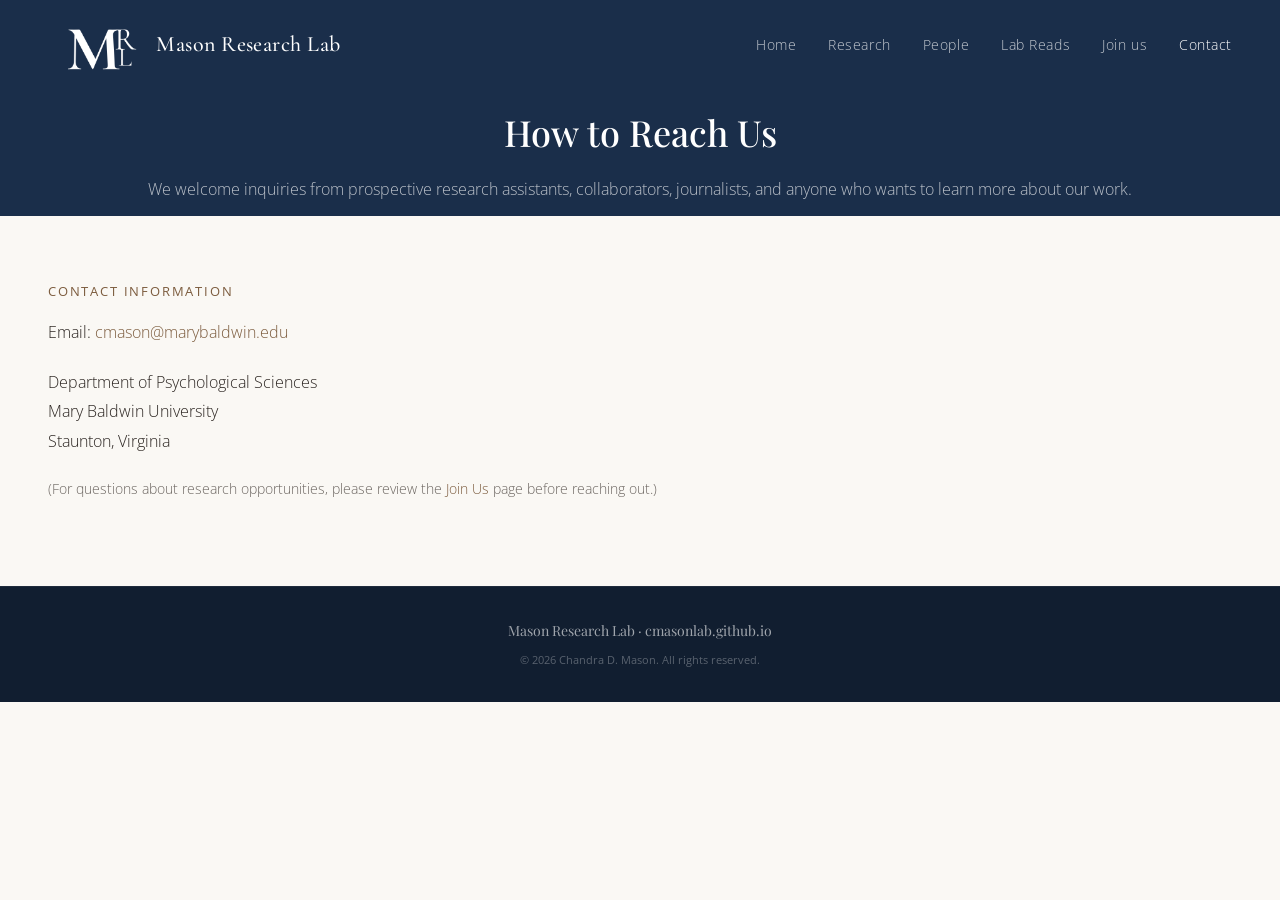
==== commit 98e54156: "change reading order" ====
--- a/contact.html
+++ b/contact.html
@@ -18,6 +18,7 @@
       <li><a href="index.html">Home</a></li>
       <li><a href="research.html">Research</a></li>
       <li><a href="people.html">People</a></li>
+      <li><a href="reading.html">Lab Reads</a></li>
       <li><a href="join.html">Join us</a></li>
       <li><a href="contact.html" class="active">Contact</a></li>
     </ul>
--- a/style.css
+++ b/style.css
@@ -144,7 +144,7 @@
    ============================================================ */
 .page-header {
   background: var(--navy);
-  padding: 3rem;
+  padding: .75rem 3rem;
   position: relative;
   overflow: hidden;
   text-align: center;
